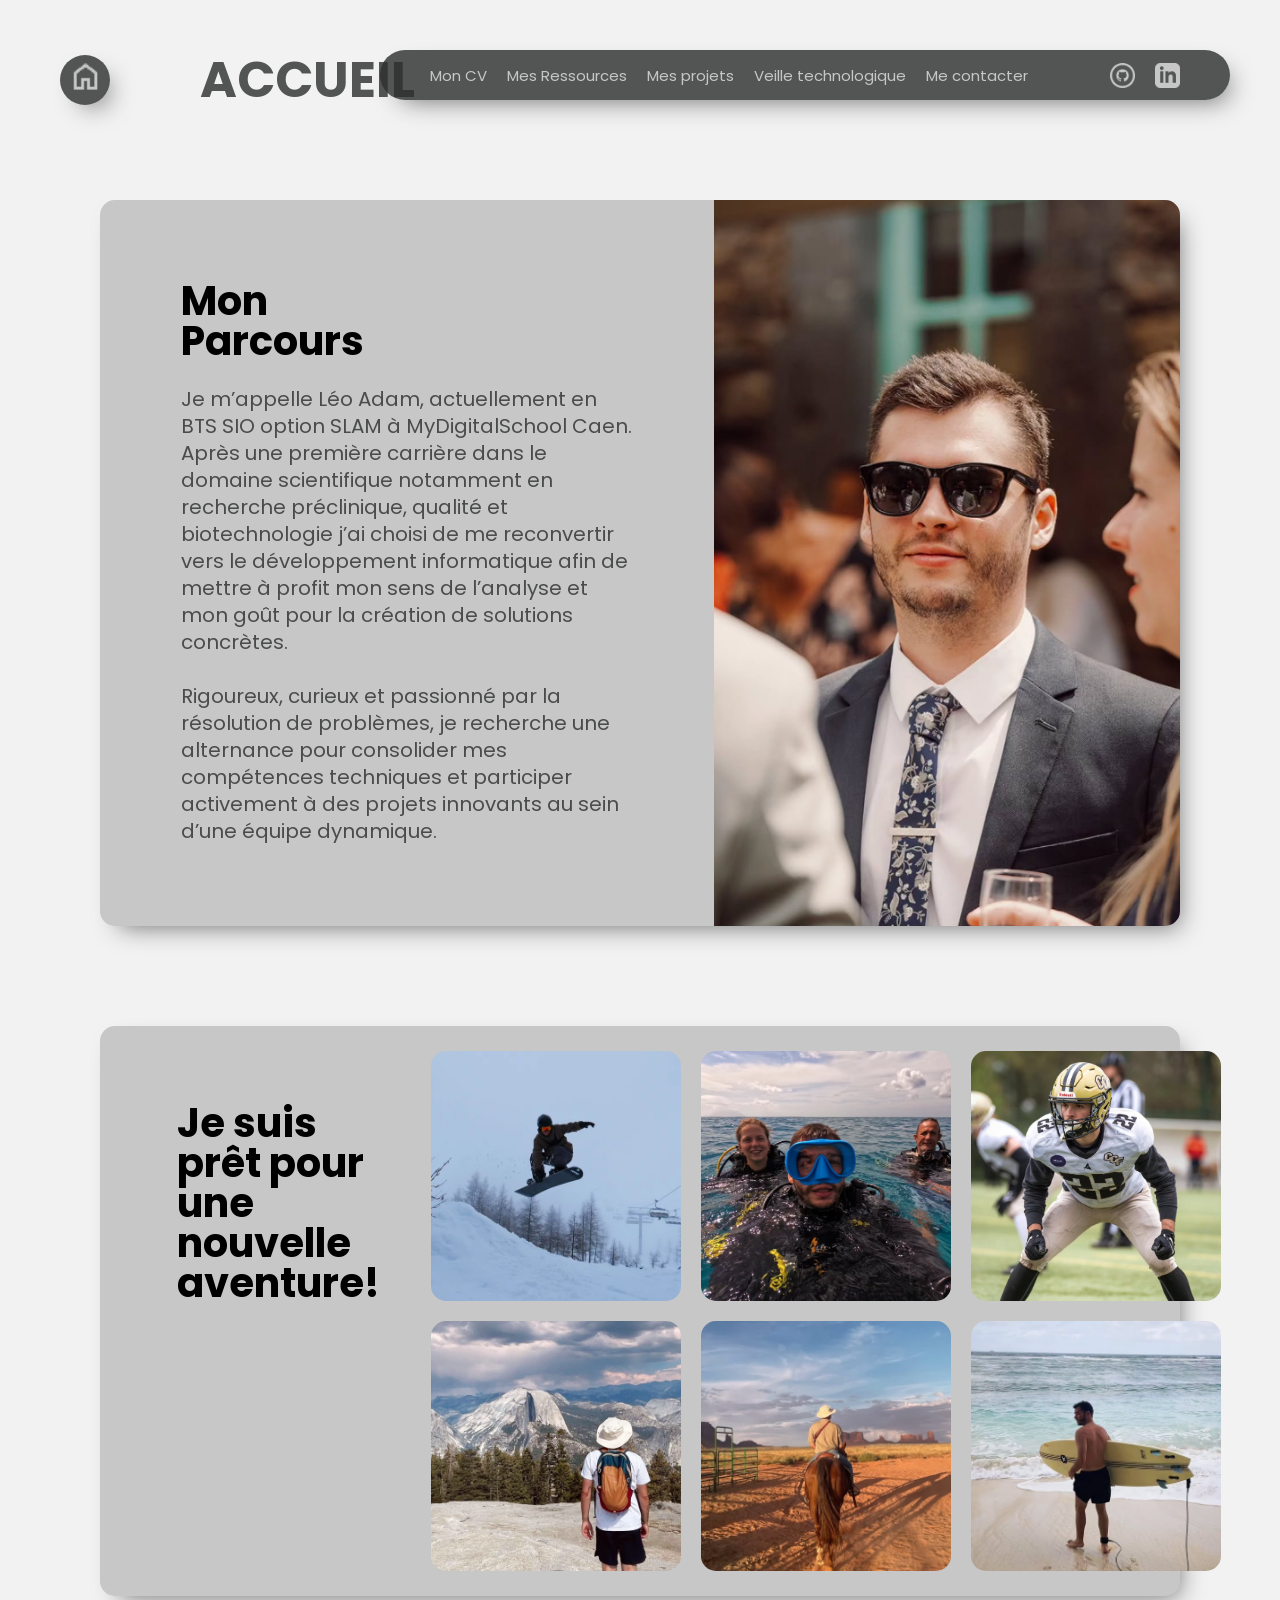
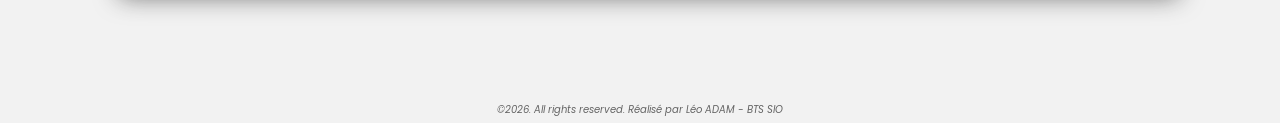
==== index.html @ 5ed34d50 "initial commit" ====
<!DOCTYPE html>
<html lang="en">
<head>
    <meta charset="UTF-8">
    <meta name="viewport" content="width=device-width, initial-scale=1.0">
    <title>Portfolio Léo ADAM</title>

    <link rel="stylesheet" href="/asset/css/header.css">
    <link href="asset/css/main.css" rel="stylesheet">
    <!-- on lie le html a la feuille de style css -->
    <link rel="preconnect" href="https://fonts.googleapis.com">
    <link rel="preconnect" href="https://fonts.gstatic.com" crossorigin>
    <link href="https://fonts.googleapis.com/css2?family=Poppins:ital,wght@0,100;0,200;0,300;0,400;0,500;0,600;0,700;0,800;0,900;1,100;1,200;1,300;1,400;1,500;1,600;1,700;1,800;1,900&display=swap" rel="stylesheet">
        <!-- c'est la fonts poppins -->
</head>

<body>
    <!-- Partie du header -->
    <header>
        <div class="fond-header">
                        <!-- -------fond header au dessus-------- -->
        </div>
        <section class="menu">
                <div class="home-bouton">
                    <a href="/index.html">
                        <span class="icon-home"></span>
                    </a>
                </div>
                <div class="menu-nav">
                    <div class="text-nav">
                        <a href="/mon_cv.html" class="titre-menu">Mon CV</a>
                        <a href="/mes_ressources.html" class="titre-menu">Mes Ressources</a>
                        <a href="/mes_projets.html" class="titre-menu">Mes projets</a>
                        <a href="/veille_technologique.html" class="titre-menu">Veille technologique</a>
                        <a href="/me_contacter.html" class="titre-menu">Me contacter</a>
                        
                    </div>
                    <div class="icon-social" target="_blank">
                        <a href="">
                            <span class="git">
                        </a>
                        <a href="https://www.linkedin.com/in/léo-adam" target="_blank">
                            <span class="linkedin">
                        </a>
                    </div>
                </div>    
        </section>
        <section>
            <div class="titre-page">
                <h1 class="accueil">Accueil</h1>
            </div>
        </section>
    </header>

    
    <!-- Partie du main -->
    <main>
        <section class="presentation">
            <div class="cadre-pres">
                
                    <div class="col-7 pres-texte">
                        <h2>
                            Mon Parcours
                        </h2>
                        <p>
                            Je m’appelle Léo Adam, actuellement en BTS SIO option SLAM à MyDigitalSchool Caen. Après une première carrière dans le domaine scientifique notamment en recherche préclinique, qualité et biotechnologie j’ai choisi de me reconvertir vers le développement informatique afin de mettre à profit mon sens de l’analyse et mon goût pour la création de solutions concrètes. 
                            <br>
                            <br>
                            Rigoureux, curieux et passionné par la résolution de problèmes, je recherche une alternance pour consolider mes compétences techniques et participer activement à des projets innovants au sein d’une équipe dynamique.
                        </p>
                    </div>
                    <div class="moi-1 col-5">
                        <img src="asset/img/moi-1.png">
                    </div>
                
            </div>
        </section>
        <section class="partie-nouvelle-aventure">
            <div class="nouvelle-aventure">
                    <h2>
                        Je suis prêt pour une nouvelle aventure!
                    </h2>
                <div class="photos">
                    <div class="ensemble-photos">
                            <img src="asset/img/moi-2.png" alt="">
                            <img src="asset/img/moi-3.png" alt="">
                            <img src="asset/img/moi-4.png" alt="">
                    </div>
                    <div class="ensemble-photos">
                            <img src="asset/img/moi-5.png" alt="">
                            <img src="asset/img/moi-6.png" alt="">
                            <img src="asset/img/moi-7.png" alt="">                    
                    </div>
                </div>
                <!-- <div class="cadre-lien-cv">
                    <a href="/mon_cv.html" class="lien-cv">Voir mon CV</a>
                </div> -->
            </div>
            
        </section>











    </main>
    <!-- Partie du footer -->
    <footer>
        <section class="contact">

        </section>
        <section class="droit">
            <p class="droit-site">
                <i>©2026. All rights reserved. Réalisé par Léo ADAM - BTS SIO </i>
            </p>
        </section>
    </footer>
<script src="asset/js/main.js"></script>
</body>
---- asset/css/header.css ----
:root{
    /* mettre les couleurs du theme de mon site */
    --white:#fff;
    --black:#000;
    --couleur-principal_sombre:#2d2e2ece;
    --box-s:#2525259f;
    --couleur-secondaire:#A8A8A8;
    --couleur-secondaire_claire:#c7c7c7;
    --gris: rgb(100, 100, 100);
    --fond-site: #F2F2F2;
}

header{
height: 200px;

    .fond-header{
        display: flex;
        position: absolute;
        z-index: -100;
    }

    .menu-nav {
        display: flex;
        position: fixed;
        top: 50px;
        right: 50px;
        width: 850px;
        height: 50px;
        border-radius: 50px;
        background-color: var(--couleur-principal_sombre);
        align-items: center;
        justify-content: end;
        padding: 25px 50px;
        box-shadow: 9px 11px 25px -10px #2525259f;
        z-index: 10;

        &:hover {
            background-color: var(--couleur-secondaire_claire);
            transition: background-color 0.3s ease;
        }

        &:hover .titre-menu {
            color: var(--couleur-principal_sombre);
        }

        &:hover .git{
            background-color: var(--couleur-principal_sombre);
            transition: color 0.5s ease
        }

        &:hover .linkedin{
            background-color: var(--couleur-principal_sombre);
            transition: color 0.5s ease
        }

    }


    .text-nav{
        display: flex;
        width: 100%;
        gap: 20px;
    }

    .titre-menu{
        color: var(--couleur-secondaire_claire);
        gap: 50px;

        &:hover{
            color: var(--white) !important;
        }
    }

    .home-bouton {
        display: flex;
        position: fixed;
        align-items: center;
        justify-content: center;
        z-index: 2;
        left: 60px;
        top: 55px;
        width: 50px;
        height: 50px;
        border-radius: 50px;
        background-color: var(--couleur-principal_sombre);
        box-shadow: 9px 11px 25px -10px #2525259f;

        &:hover{
            background-color: var(--couleur-secondaire_claire);
            transition: background-color 0.3s ease;
        }

        &:hover .icon-home{
            background-color: var(--couleur-principal_sombre);
        }
    }

    .icon-home {
        display: inline-block;
        height: 35px;
        width: 35px;
        background-color: var(--couleur-secondaire_claire);
        -webkit-mask: url('../img/icon-home.png') no-repeat center;
        mask: url('../img/icon-home.png') no-repeat center;
        -webkit-mask-size: contain;
        mask-size: contain;
    }


    .icon-social{
        display: flex;
        position: absolute;
        gap: 20px;
    }

    .linkedin{
        display: block;
        position: relative;
        width: 25px;
        height: 25px;
        background-color: var(--couleur-secondaire_claire);
        -webkit-mask: url('../img/icon-linkedin.png') no-repeat center;
        mask: url('../img/icon-linkedin.png') no-repeat center;
        -webkit-mask-size: contain;
        mask-size: contain;

        &:hover{
            background-color: var(--white) !important;
        }
    }

    .git{
        display: block;
        position: relative;
        width: 25px;
        height: 25px;
        background-color: var(--couleur-secondaire_claire);
        -webkit-mask: url('../img/icon-github.png') no-repeat center;
        mask: url('../img/icon-github.png') no-repeat center;
        -webkit-mask-size: contain;
        mask-size: contain;

        &:hover{
            background-color: var(--white) !important;
        }
    }

    .titre-page{
        display: flex;
        position: relative;
        align-items: center;
        height: 100px;
        top: 30px;
        padding-left: 200px;
        text-transform: uppercase;
        color: var(--couleur-principal_sombre);
        z-index: -2;
    }

    .accueil{
        font-size: 50px;
    }
}
---- asset/css/main.css ----
@import url('icons.css');

*,::after,::before{
    padding: 0;
    margin: 0;
    box-sizing: border-box;
}

:root{
    /* mettre les couleurs du theme de mon site */
    --white:#fff;
    --black:#000;
    --couleur-principal_sombre:#2d2e2ece;
    --box-s:#2525259f;
    --couleur-secondaire:#A8A8A8;
    --couleur-secondaire_claire:#c7c7c7;
    --gris: rgb(100, 100, 100);
    --fond-site: #F2F2F2;


    /* C'est pour la taille du texte (plus simple pour les calculs rem) */
    --base-px:10px;
    --grid-gap:2rem;
    --transition_time: 0.5s;
}

html{
    font-size: var(--base-px);
}

body{
    /* il faut trouver une fonts et les tailles */
    font-family: 'poppins', sans-serif;
    font-size: 1.5rem;
    line-height: 2.7rem;
    font-weight: 400;
    background: var(--fond-site);
}

a{
    /* on enleve les traits sous les liens */
    text-decoration: none;
}

img,
video{
    width: 100%;
    height: 100%;
}

.poppins{
    font-family: "poppins", serif;
    font-optical-sizing: auto;
    font-weight: 600;
    font-style: normal;
}


/* Pour le cadrillage de la page */
.row{
    display: grid;
    grid-template-columns: repeat(12, 1fr);
    gap:var(--grid-gap);
    
}

.col-1{
    grid-column: span 1;
}

.col-2{
    grid-column: span 2;
}

.col-3{
    grid-column: span 3;
}

.col-4{
    grid-column: span 4;
}

.col-5{
    grid-column: span 5;
}

.col-6{
    grid-column: span 6;
}

.col-7{
    grid-column: span 7;
}

.col-8{
    grid-column: span 8;
}

.col-9{
    grid-column: span 9;
}

.col-10{
    grid-column: span 10;
}

.col-11{
    grid-column: span 11;
}

.col-12{
    grid-column: span 12;
}


/* PARTIE HEADER: */

/* Le header est dans le header.css */





/* PARTIE MAIN: */

main{
overflow-x: hidden;

    h1,
    h2{
        color: var(--black);
    }



    .presentation{
        display: flex;
    }

    .cadre-pres{
        display: flex;
        position: relative;
        background-color: var(--couleur-secondaire_claire);
        border-radius:  15px;
        margin-inline: 100px;
        box-shadow: 9px 11px 25px -10px #2525259f;
        overflow: hidden;
        width: 1200px;
        

        .pres-texte{
            position: relative;
            align-items: center;
            color: var(--bleu);
            font-size: 2rem;
            padding: 7.5%;
            width: 750px;
            

            h2{
                display: flex;
                font-size: 4rem;
                position: relative;
                justify-content: center;
                width: 250px;
                line-height: 4rem;
                margin-bottom: 25px;
            }

            p{
                align-self: flex-start;
                color: var(--couleur-principal_sombre);
            }
        }

        .moi-1{
            height: 100%;
        
            img{
                
                align-self: stretch;
                object-fit: cover;
            }
        }
        
    }



    .partie-nouvelle-aventure{
        display: flex;
        position: relative;
        justify-content: end;

    }

    .nouvelle-aventure{
        display: flex;
        position: relative;
        width: 1200px;
        background-color: var(--couleur-secondaire_claire);
        border-radius: 15px;
        margin: 100px;
        padding: 25px;
        box-shadow: 9px 11px 25px -10px #2525259f;
        
    
        h2{
            display: flex;
            font-size: 4rem;
            position: relative;            
            line-height: 4rem;
            padding: 5%;
            align-self: flex-start;
        }
    

        .photos{
            display: flex;
            flex-direction: column;
            gap: 2rem;
        }
        .ensemble-photos{
            display: flex;
            gap: 2rem;

        


            img{
                width: 250px;
                height: 250px;
                border-radius: 15px;
                object-fit:cover;
            }
        }
    }

    .cadre-lien-cv{
    display: flex;
    position: relative;
    width: 150px;
    height: 40px;
    margin: 50px auto 25px;
    justify-content: center;
    align-items: center;
    background-color: var(--couleur-principal_sombre);
    border-radius: 35px;
    box-shadow: 9px 11px 25px -10px #2525259f;

        &:hover{
            background-color: var(--couleur-secondaire);
            }

        &:hover .lien-cv{
            color: var(--couleur-principal_sombre);
            }
    }

    .lien-cv{
            color: var(--couleur-secondaire_claire);
        }

}



/* PARTIE FOOTER: */

footer{

    .droit-site{
        display: block;
        position:  relative;
        color: var(--gris);
        text-align: center;
        font-size: 1rem;
    }

}
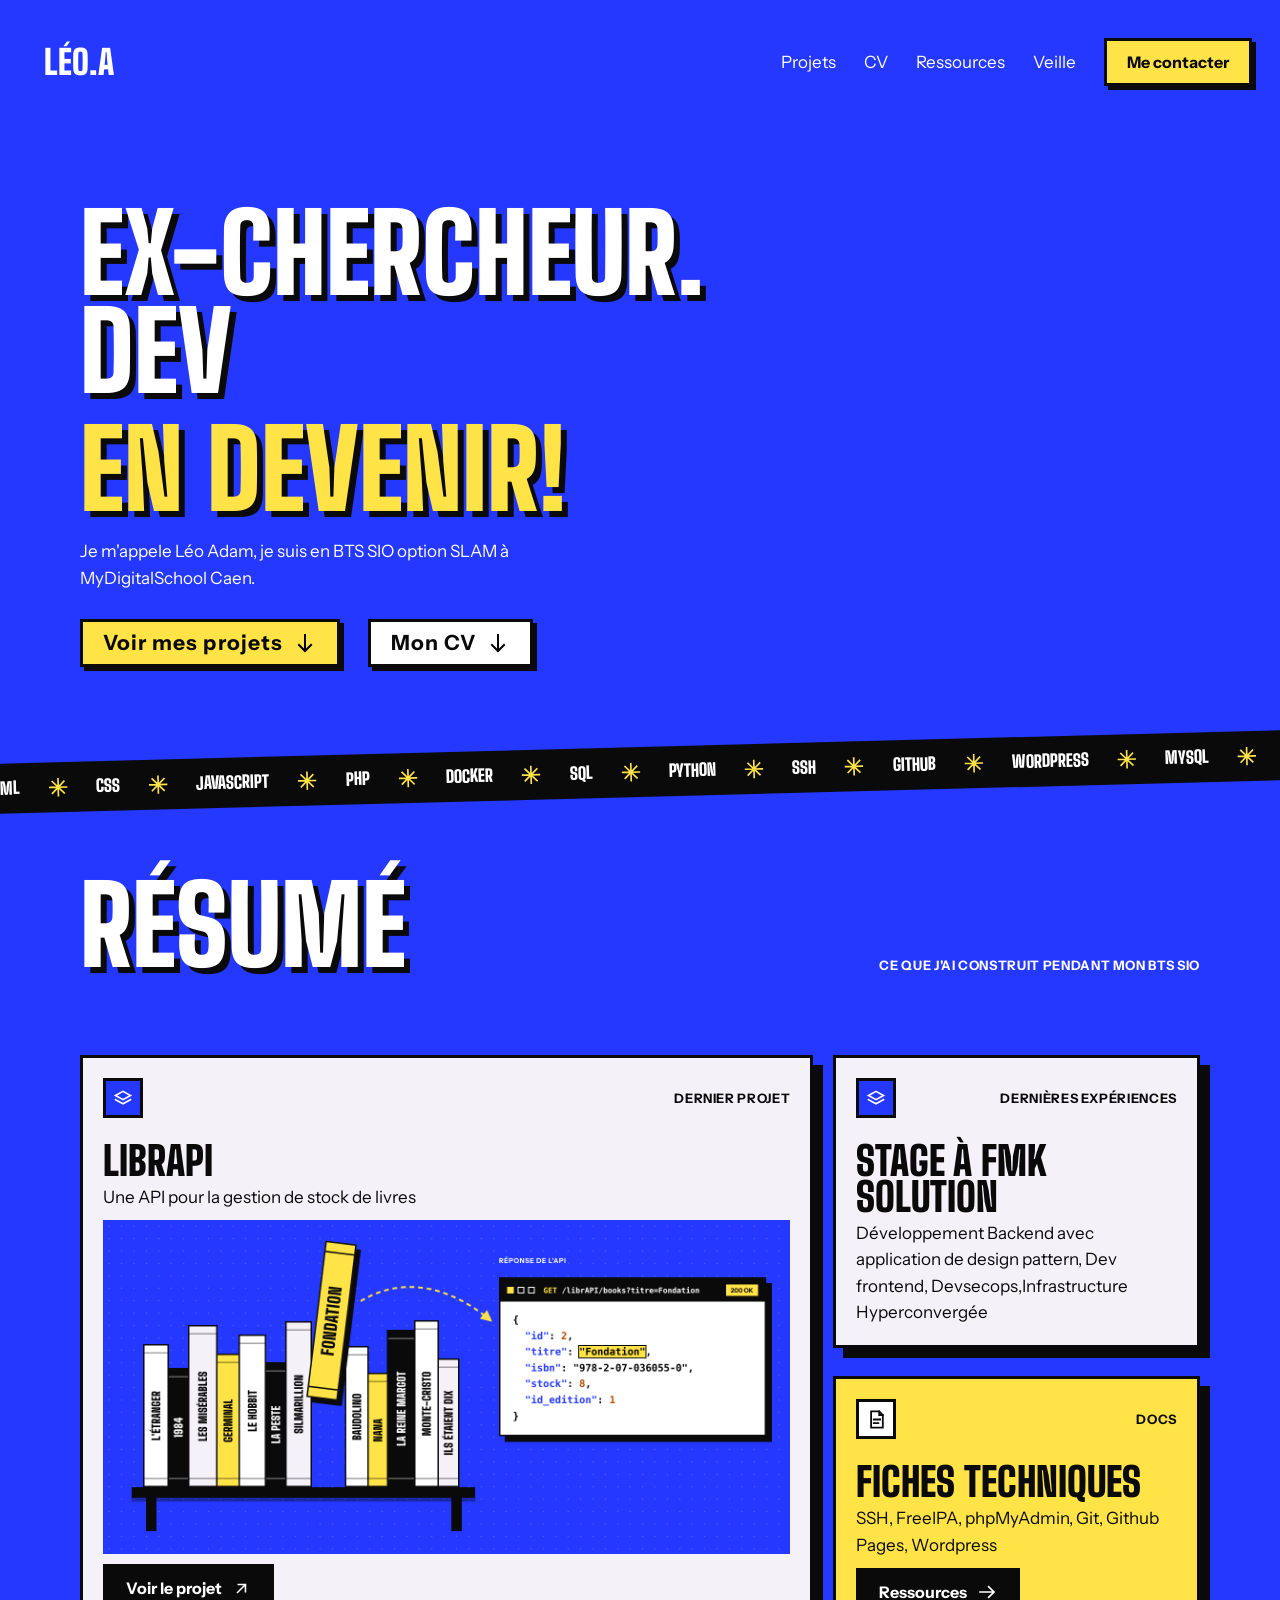
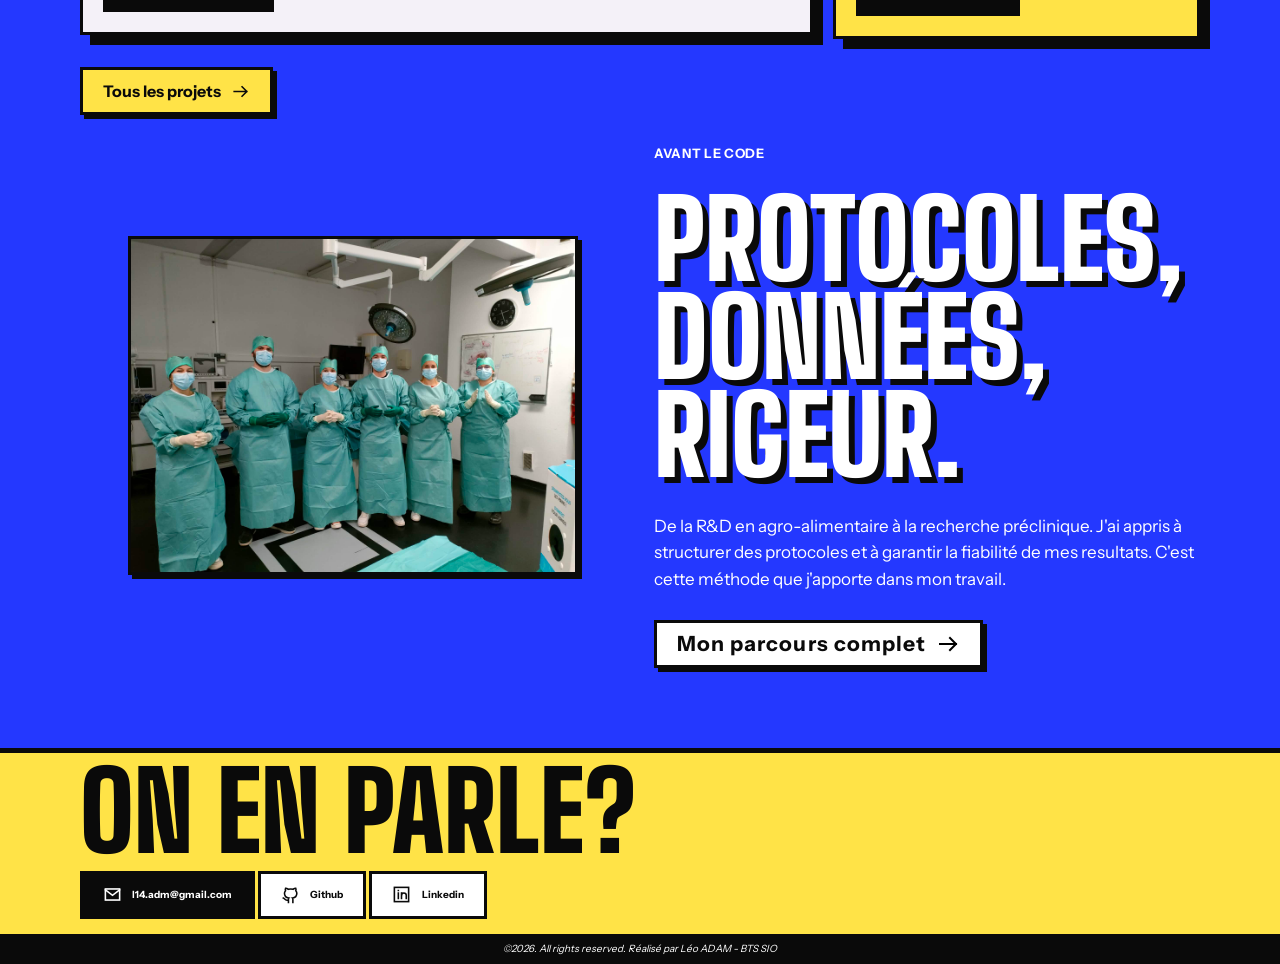
==== commit 7a30e8ea: "1er commit" ====
--- a/index.html
+++ b/index.html
@@ -1,125 +1,315 @@
-<!DOCTYPE html>
-<html lang="en">
-<head>
-    <meta charset="UTF-8">
-    <meta name="viewport" content="width=device-width, initial-scale=1.0">
-    <title>Portfolio Léo ADAM</title>
-
-    <link rel="stylesheet" href="/asset/css/header.css">
-    <link href="asset/css/main.css" rel="stylesheet">
-    <!-- on lie le html a la feuille de style css -->
-    <link rel="preconnect" href="https://fonts.googleapis.com">
-    <link rel="preconnect" href="https://fonts.gstatic.com" crossorigin>
-    <link href="https://fonts.googleapis.com/css2?family=Poppins:ital,wght@0,100;0,200;0,300;0,400;0,500;0,600;0,700;0,800;0,900;1,100;1,200;1,300;1,400;1,500;1,600;1,700;1,800;1,900&display=swap" rel="stylesheet">
-        <!-- c'est la fonts poppins -->
-</head>
-
-<body>
-    <!-- Partie du header -->
-    <header>
-        <div class="fond-header">
-                        <!-- -------fond header au dessus-------- -->
-        </div>
-        <section class="menu">
-                <div class="home-bouton">
-                    <a href="/index.html">
-                        <span class="icon-home"></span>
-                    </a>
-                </div>
-                <div class="menu-nav">
-                    <div class="text-nav">
-                        <a href="/mon_cv.html" class="titre-menu">Mon CV</a>
-                        <a href="/mes_ressources.html" class="titre-menu">Mes Ressources</a>
-                        <a href="/mes_projets.html" class="titre-menu">Mes projets</a>
-                        <a href="/veille_technologique.html" class="titre-menu">Veille technologique</a>
-                        <a href="/me_contacter.html" class="titre-menu">Me contacter</a>
-                        
-                    </div>
-                    <div class="icon-social" target="_blank">
-                        <a href="">
-                            <span class="git">
-                        </a>
-                        <a href="https://www.linkedin.com/in/léo-adam" target="_blank">
-                            <span class="linkedin">
-                        </a>
-                    </div>
-                </div>    
-        </section>
-        <section>
-            <div class="titre-page">
-                <h1 class="accueil">Accueil</h1>
-            </div>
-        </section>
-    </header>
-
-    
-    <!-- Partie du main -->
-    <main>
-        <section class="presentation">
-            <div class="cadre-pres">
-                
-                    <div class="col-7 pres-texte">
-                        <h2>
-                            Mon Parcours
-                        </h2>
-                        <p>
-                            Je m’appelle Léo Adam, actuellement en BTS SIO option SLAM à MyDigitalSchool Caen. Après une première carrière dans le domaine scientifique notamment en recherche préclinique, qualité et biotechnologie j’ai choisi de me reconvertir vers le développement informatique afin de mettre à profit mon sens de l’analyse et mon goût pour la création de solutions concrètes. 
-                            <br>
-                            <br>
-                            Rigoureux, curieux et passionné par la résolution de problèmes, je recherche une alternance pour consolider mes compétences techniques et participer activement à des projets innovants au sein d’une équipe dynamique.
-                        </p>
-                    </div>
-                    <div class="moi-1 col-5">
-                        <img src="asset/img/moi-1.png">
-                    </div>
-                
-            </div>
-        </section>
-        <section class="partie-nouvelle-aventure">
-            <div class="nouvelle-aventure">
-                    <h2>
-                        Je suis prêt pour une nouvelle aventure!
-                    </h2>
-                <div class="photos">
-                    <div class="ensemble-photos">
-                            <img src="asset/img/moi-2.png" alt="">
-                            <img src="asset/img/moi-3.png" alt="">
-                            <img src="asset/img/moi-4.png" alt="">
-                    </div>
-                    <div class="ensemble-photos">
-                            <img src="asset/img/moi-5.png" alt="">
-                            <img src="asset/img/moi-6.png" alt="">
-                            <img src="asset/img/moi-7.png" alt="">                    
-                    </div>
-                </div>
-                <!-- <div class="cadre-lien-cv">
-                    <a href="/mon_cv.html" class="lien-cv">Voir mon CV</a>
-                </div> -->
-            </div>
-            
-        </section>
-
-
-
-
-
-
-
-
-
-
-
-    </main>
-    <!-- Partie du footer -->
-    <footer>
-        <section class="contact">
-
-        </section>
-        <section class="droit">
-            <p class="droit-site">
-                <i>©2026. All rights reserved. Réalisé par Léo ADAM - BTS SIO </i>
-            </p>
-        </section>
-    </footer>
-<script src="asset/js/main.js"></script>
+<!DOCTYPE html>
+<html lang="fr">
+<head>
+    <meta charset="UTF-8">
+    <meta name="viewport" content="width=device-width, initial-scale=1">
+    <title>Portfolio - Léo Adam</title>
+    <meta name="description" content="Page d'accueil du portfolio">
+
+    <!-- Polices utilisées -->
+    <link rel="preload" href="assets/fonts/big-shoulders-display-900.woff2" as="font" type="font/woff2" crossorigin>
+    <link rel="preload" href="assets/fonts/instrument-sans-400.woff2" as="font" type="font/woff2" crossorigin>
+
+    <!-- CSS, ne pas changer l'ordre -->
+    <link rel="stylesheet" href="assets/css/variables.css">
+    <link rel="stylesheet" href="assets/css/base.css">
+    <link rel="stylesheet" href="assets/css/layout.css">
+    <link rel="stylesheet" href="assets/css/components.css">
+    <link rel="stylesheet" href="assets/css/pages.css">
+
+    <!-- JS avec defer -->
+    <script src="assets/js/main.js" defer></script>
+
+    <link rel="icon" href="assets/img/favicon.svg" type="image/svg+xml">
+</head>
+
+<body>
+    <header>
+        
+        <a href="index.html" class="logo">LÉO.A</a>
+
+        <button class="burger btn btn--sun" aria-expanded="false" aria-controls="menu" aria-label="Ouvrir le menu"> 
+            <img src="assets/icons/menu.svg" class="burger__open" alt=""> 
+            <img src="assets/icons/close.svg" class="burger__close" alt="">
+        </button>
+
+        <nav id="menu" class="nav" aria-label="Navigation principale">
+            <ul class="nav__list">
+                <li><a href="pages/projets.html">Projets</a></li>
+                <li><a href="pages/cv.html">CV</a></li>
+                <li><a href="pages/ressources.html">Ressources</a></li>
+                <li><a href="pages/veille.html">Veille</a></li>
+                <li><a href="pages/contact.html" class="btn btn--sun">Me contacter</a></li>
+            </ul>
+
+            <div class="nav__extra">
+                <a class="btn btn--ink" href="https://www.linkedin.com/in/léo-adam" aria-label="LinkedIn" target="_blank">
+                    <span class="icone icone--linkedin"></span>
+                </a>
+                <a class="btn btn--ink" href="https://github.com/duckzla" aria-label="Github" target="_blank">
+                    <span class="icone icone--github"></span>
+                </a>
+            </div>
+        </nav>
+
+    </header>
+    <main>
+        <section class="entete">
+            <h2 class="titre_sh_ink">
+                ex-chercheur. <br> dev
+            </h2>
+            <h2 class="h2--sun titre_sh_ink">
+                en devenir!
+            </h2>
+            <p class="presentation"> Je m'appele Léo Adam, je suis en BTS SIO option SLAM à MyDigitalSchool Caen.</p>
+        </section>
+        <section class="redirection">
+            <div class="btn btn--sun div_link cv_dl">
+                <p class="text_gras">
+                    Voir mes projets
+                </p>
+                <img src="assets/icons/arrow-down.svg" alt="icone redirection">
+                <a href="pages/projets.html" class="_link"></a>
+            </div>
+            <div class="btn btn--neutre div_link cv_dl">
+                <p class="text_gras">
+                    Mon CV
+                </p>
+                <img src="assets/icons/arrow-down.svg" alt="icone redirection">
+                <a href="pages/cv.html" class="_link"></a>
+            </div>
+        </section>
+        <section class="bandeau-wrap">
+            <div class="bandeau">
+                <div class="bandeau-piste">
+                    <div class="bandeau-groupe">
+                        <span class="star icone icone--star"></span>
+                        <span>HTML</span>
+                        <span class="star icone icone--star"></span>
+                        <span>CSS</span>
+                        <span class="star icone icone--star"></span>
+                        <span>javascript</span>
+                        <span class="star icone icone--star"></span>
+                        <span>php</span>
+                        <span class="star icone icone--star"></span>
+                        <span>docker</span>
+                        <span class="star icone icone--star"></span>
+                        <span>sql</span>
+                        <span class="star icone icone--star"></span>
+                        <span>python</span>
+                        <span class="star icone icone--star"></span>
+                        <span>ssh</span>
+                        <span class="star icone icone--star"></span>
+                        <span>github</span>
+                        <span class="star icone icone--star"></span>
+                        <span>wordpress</span>
+                        <span class="star icone icone--star"></span>
+                        <span>mysql</span>
+                        <span class="star icone icone--star"></span>
+                        <span>HTML</span>
+                        <span class="star icone icone--star"></span>
+                        <span>CSS</span>
+                        <span class="star icone icone--star"></span>
+                        <span>javascript</span>
+                        <span class="star icone icone--star"></span>
+                        <span>php</span>
+                        <span class="star icone icone--star"></span>
+                        <span>docker</span>
+                        <span class="star icone icone--star"></span>
+                        <span>sql</span>
+                        <span class="star icone icone--star"></span>
+                        <span>python</span>
+                        <span class="star icone icone--star"></span>
+                        <span>ssh</span>
+                        <span class="star icone icone--star"></span>
+                        <span>github</span>
+                        <span class="star icone icone--star"></span>
+                        <span>wordpress</span>
+                        <span class="star icone icone--star"></span>
+                        <span>mysql</span>
+                    </div>
+                    <div class="bandeau-groupe">
+                        <span class="star icone icone--star"></span>
+                        <span>HTML</span>
+                        <span class="star icone icone--star"></span>
+                        <span>CSS</span>
+                        <span class="star icone icone--star"></span>
+                        <span>javascript</span>
+                        <span class="star icone icone--star"></span>
+                        <span>php</span>
+                        <span class="star icone icone--star"></span>
+                        <span>docker</span>
+                        <span class="star icone icone--star"></span>
+                        <span>sql</span>
+                        <span class="star icone icone--star"></span>
+                        <span>python</span>
+                        <span class="star icone icone--star"></span>
+                        <span>ssh</span>
+                        <span class="star icone icone--star"></span>
+                        <span>github</span>
+                        <span class="star icone icone--star"></span>
+                        <span>wordpress</span>
+                        <span class="star icone icone--star"></span>
+                        <span>mysql</span>
+                        <span class="star icone icone--star"></span>
+                        <span>HTML</span>
+                        <span class="star icone icone--star"></span>
+                        <span>CSS</span>
+                        <span class="star icone icone--star"></span>
+                        <span>javascript</span>
+                        <span class="star icone icone--star"></span>
+                        <span>php</span>
+                        <span class="star icone icone--star"></span>
+                        <span>docker</span>
+                        <span class="star icone icone--star"></span>
+                        <span>sql</span>
+                        <span class="star icone icone--star"></span>
+                        <span>python</span>
+                        <span class="star icone icone--star"></span>
+                        <span>ssh</span>
+                        <span class="star icone icone--star"></span>
+                        <span>github</span>
+                        <span class="star icone icone--star"></span>
+                        <span>wordpress</span>
+                        <span class="star icone icone--star"></span>
+                        <span>mysql</span>
+                    </div>                      
+                </div>
+            </div>
+        </section>
+        <section>
+            <div class="proj_pres">
+                <h2 class="titre_sh_ink">Résumé</h2>
+                <p  class="label">Ce que j'ai construit pendant mon BTS SIO</p>
+            </div>
+            <div class="projets_resum">
+                <div class="pres_big">
+                    <div class="pres_proj card card__media">
+                        <!-- entete de la carte -->
+                        <div class="card__top">
+                            <div class="blue-b icon-box">
+                                <span class="icone icone--layers "></span>
+                            </div>
+                            <p class="label">Dernier Projet</p>
+                        </div>
+                        <div class="content-date">
+                            <h3>LibrAPI</h3>
+                            <p>Une API pour la gestion de stock de livres</p>
+                        </div>
+                        <img src="assets/img/librapi.png" alt="illustration du projet">
+                        <div class="btn btn--ink div_link">
+                            <p>
+                                Voir le projet
+                            </p>
+                            <span class="icone icone--arrow-up-r"></span>
+                            <a class="_link" href="pages/articles/librapi.html"></a>
+                        </div>
+                    </div>
+                </div>
+                <div class="pres_small">
+                        <!-- carte petite présentation -->
+                    <div class="pres_proj card card__media">
+                        <!-- entete de la carte -->
+                        <div class="card__top">
+                            <div class="blue-b icon-box">
+                                <span class="icone icone--layers "></span>
+                            </div>
+                            <p class="label">dernières expériences</p>
+                        </div>
+                        <div class="content-date">
+                            <h3>Stage à FMK Solution</h3>
+                            <p> Développement Backend avec application de design pattern, Dev frontend, Devsecops,Infrastructure Hyperconvergée</p>
+                        </div>                        
+                    </div>
+                    <!-- carte fiches techniques -->
+                    <div class="pres_proj card card--sun ">
+                        <!-- entete de la carte -->
+                        <div class="card__top">
+                            <div class="blue-b icon-box">
+                                <span class="icone icone--file "></span>
+                            </div>
+                            <p class="label">Docs</p>
+                        </div>
+                        <div class="content-date">
+                            <h3>Fiches Techniques</h3>
+                            <p>SSH, FreeIPA, phpMyAdmin, Git, Github Pages, Wordpress</p>
+                        </div>
+                        <div class="btn btn--ink div_link">
+                            <p>
+                                Ressources
+                            </p>
+                            <span class="icone icone--arrow-r"></span>
+                            <a class="_link" href="pages/ressources.html" aria-label="lien ressources"></a>
+                        </div>
+                    </div>
+                </div>
+            </div>
+            <div class="tous_proj btn btn--sun div_link">
+                <p>Tous les projets</p>
+                <span class="icone icone--arrow-r"></span>
+                <a href="pages/projets.html" class="_link"></a>
+            </div>
+        </section>
+        <section class="before_info">
+            <div class="cadre_photo_chir">
+                <img class="photo_chir" src="assets/img/labo.jpg" alt="">
+            </div>
+            <div class="pres_before">
+                <p class="label">Avant le code</p>
+                <h2 class="titre_sh_ink">Protocoles,<br>données,<br>rigeur.</h2>
+                <p>
+                    De la R&D en agro-alimentaire à la recherche préclinique. J'ai appris à structurer des protocoles et à garantir la fiabilité de mes resultats. C'est cette méthode que j'apporte dans mon travail.
+                </p>
+                <div class="btn btn--neutre div_link cv_dl">
+                    <p class="text_gras">
+                        Mon parcours complet
+                    </p>
+                    <img src="assets/icons/arrow-right.svg" alt="icone redirection">
+                    <a href="pages/cv.html" class="_link"></a>
+                </div>
+            </div>
+            
+        </section>
+
+
+
+
+    </main>
+    <footer>
+        <div class="footer_big">
+            <div class="separator">
+            </div>
+            <div class="footer_content">
+                <h2>
+                    on en parle?
+                </h2>
+                <div>
+                    <div class="btn btn--ink">
+                        <span class="icone icone--mail" aria-hidden="true" ></span>
+                        <p>
+                            l14.adm@gmail.com
+                        </p>
+                    </div>
+                    <div class="btn div_link">
+                        <span class="icone icone--github">
+                        </span>
+                        <p>
+                            Github
+                        </p>
+                        <a class="_link" href="https://github.com/duckzla" target="_blank" aria-label="Github"></a>
+                    </div>
+                    <div class="btn div_link">
+                        <span class="icone icone--linkedin" aria-hidden="true"></span>
+                        <p>
+                            Linkedin
+                        </p>
+                        <a class="_link" href="https://www.linkedin.com/in/léo-adam" target="_blank" aria-label="LinkedIn"></a>
+                    </div>
+                </div>
+            </div>
+            <div class="legale">
+                <p><i>©2026. All rights reserved. Réalisé par Léo ADAM - BTS SIO</i></p>
+            </div>
+        </div>
+    </footer>
 </body>
--- a/assets/css/variables.css
+++ b/assets/css/variables.css
@@ -0,0 +1,60 @@
+/* =========================================================
+    variables.css : DA « Cobalt »
+    Seules les valeurs réutilisées à plusieurs endroits.
+
+    Sommaire
+    1. Couleurs
+    2. Polices
+    3. Tailles de texte
+    4. Bordures et ombres
+    5. Mise en page
+    6. Responsive
+   ========================================================= */
+
+:root {
+    /* ---------- 1. Couleurs ---------- */
+    --cobalt: #2438FF;
+    --sun:    #FFE347;
+    --ink:    #0A0A0A;
+    --paper:  #FFFFFF;
+    --mist:   #F4F1F8;
+
+    /* ---------- 2. Polices ---------- */
+    --font-display: "Big Shoulders Display", "Arial Narrow", sans-serif;
+    --font-body:    "Instrument Sans", system-ui, sans-serif;
+
+    /* ---------- 3. Tailles de texte ---------- */
+    --fs-h1:    clamp(68px, 11vw, 168px);  /* titre de page */
+    --fs-h2:    clamp(56px, 8.5vw, 124px); /* titre de section */
+    --fs-h3:    40px;                      /* titre de carte */
+    --fs-lead:  21px;                      /* texte d'intro */
+    --fs-body:  17px;                      /* texte courant */
+    --fs-label: 13px;                      /* labels, tags */
+
+    /* ---------- 4. Bordures et ombres ---------- */
+    --border:         3px solid var(--ink);
+    --shadow:         10px 10px 0 var(--ink);
+    --shadow--sun:    10px 10px 0 var(--sun);
+    --shadow-sm:      4px 4px 0 var(--ink);
+
+    /* ---------- 5. Mise en page ---------- */
+    --gutter:  80px;   /* marges gauche/droite*/
+    --section: 96px;   /* espace haut/bas des sections */
+    --gap:     28px;   /* espace entre cartes, laisse la place aux ombres */
+    --margin:  50px;   /* margin titre */
+}
+
+
+/* =========================================================
+    6. Responsive
+   ========================================================= */
+
+/* ---------- Mobile (≤ 720px) ---------- */
+@media (max-width: 720px) {
+    :root {
+        --gutter:  20px;
+        --section: 64px;
+        --fs-h3:   34px;
+        --fs-lead: 18px;
+    }
+}
--- a/assets/css/base.css
+++ b/assets/css/base.css
@@ -0,0 +1,103 @@
+/* =========================================================
+    base.css
+    Polices, reset, style des balises, accessibilité.
+    Pas de composants ici.
+
+    Sommaire
+    1. Polices
+    2. Reset
+    3. Page
+    4. Titres
+    5. Éléments
+   ========================================================= */
+
+
+/* ---------- 1. Polices ---------- */
+@font-face {
+    font-family: "Big Shoulders Display";
+    src: url("../fonts/big-shoulders-display-700.woff2") format("woff2");
+    font-weight: 700;
+    font-display: swap;
+}
+@font-face {
+    font-family: "Big Shoulders Display";
+    src: url("../fonts/big-shoulders-display-900.woff2") format("woff2");
+    font-weight: 900;
+    font-display: swap;
+}
+@font-face {
+    font-family: "Instrument Sans";
+    src: url("../fonts/instrument-sans-400.woff2") format("woff2");
+    font-weight: 400;
+    font-display: swap;
+}
+@font-face {
+    font-family: "Instrument Sans";
+    src: url("../fonts/instrument-sans-500.woff2") format("woff2");
+    font-weight: 500;
+    font-display: swap;
+}
+@font-face {
+    font-family: "Instrument Sans";
+    src: url("../fonts/instrument-sans-600.woff2") format("woff2");
+    font-weight: 600;
+    font-display: swap;
+}
+@font-face {
+    font-family: "Instrument Sans";
+    src: url("../fonts/instrument-sans-700.woff2") format("woff2");
+    font-weight: 700;
+    font-display: swap;
+}
+
+
+/* ---------- 2. Reset ---------- */
+* {
+    box-sizing: border-box;
+    margin: 0;
+    padding: 0;
+}
+
+
+/* ---------- 3. Page ---------- */
+html {
+    scroll-behavior: smooth;
+}
+
+main {
+    flex: 1;
+    margin: var(--gutter);
+}
+
+body {
+    display: flex;
+    flex-direction: column;
+    min-height: 100dvh;
+    background: var(--cobalt);
+    color: var(--paper);
+    font-family: var(--font-body);
+    font-size: var(--fs-body);
+    line-height: 1.55;
+    overflow-x: clip;
+}
+
+
+/* ---------- 4. Titres ---------- */
+h1, h2, h3 {
+    font-family: var(--font-display);
+    font-weight: 900;
+    text-transform: uppercase;
+    line-height: 0.9;
+}
+
+h1 { font-size: var(--fs-h1); }
+h2 { font-size: var(--fs-h2); }
+h3 { font-size: var(--fs-h3); }
+
+
+/* ---------- 5. Éléments ---------- */
+p   { padding: 0;}
+a   { color: inherit; text-decoration: none; }
+img { display: block; max-width: 100%; height: auto; }
+ul  { list-style: none; }
+code { background-color: gainsboro; border-radius: 5px;padding: 2px;opacity: 0.8;}
--- a/assets/css/layout.css
+++ b/assets/css/layout.css
@@ -0,0 +1,215 @@
+/* =========================================================
+    layout.css : la charpente commune
+    header, titres avec ombre, footer
+
+    Sommaire
+    1. Header
+    2. Titres avec ombre
+    3. Footer
+    4. Responsive
+   ========================================================= */
+
+
+/* ---------- 1. Header ---------- */
+
+/* on met  header et .burger car c'est plus fort que juste .burger, et ça evite le conflit. on a donc bien le none. */
+header {
+    display: flex;
+    justify-content: space-between;
+    padding: var(--gap);
+
+    .logo {
+    position: relative;
+    font-family: var(--font-display);
+    font-weight: 900;
+    font-size: 34px;
+    padding: 0.5rem 1rem;
+    }
+
+    .nav {
+        display: flex;
+    }
+
+    .nav__list {
+        display: flex;
+        align-items: center;
+        gap: var(--gap);
+
+        li:hover {
+            color: var(--sun);
+        }
+    }
+
+    .burger {
+        display: none;
+    }
+
+    .burger__close {
+        display: none;
+    }
+
+    .nav__extra {
+        display: none;
+    }
+
+    &.is-open .burger__open {
+        display: none;
+    }
+
+    &.is-open .burger__close {
+        display: block;
+    }
+}
+
+
+/* ---------- 2. Titres avec ombre ---------- */
+
+.titre_sh_ink {
+    text-shadow: 6px 6px 0 var(--ink);
+}
+
+.titre_sh_sun {
+    text-shadow: 6px 6px 0 var(--sun);
+}
+
+
+/* ---------- 3. Footer ---------- */
+
+footer {
+    display: block;
+    background-color: var(--sun);
+
+    h2{
+        color: var(--ink);
+    }
+
+    p{
+        font-size: 10px;
+    }
+
+    .btn {
+        margin-bottom: 5px;
+    }
+
+    .footer_big {
+        display: flex;
+        flex-direction: column;
+        gap: 10px;
+    }
+
+    .separator {
+        height: 5px;
+        width: 100%;
+        background-color: var(--ink);
+    }
+
+    .footer_content {
+        display: flex;
+        flex-direction: column;
+        margin-inline: var(--gutter);
+        gap: 10px;
+    }
+
+    .legale {
+        display: flex;
+        background-color: var(--ink);
+        color: var(--paper);
+        height: 30px;
+        align-items: center;
+        justify-content: center;
+    }
+}
+
+
+/* =========================================================
+    4. Responsive
+   ========================================================= */
+
+/* ---------- Mobile (≤ 720px) ---------- */
+@media (max-width: 720px) {
+
+    /* --- Header et menu burger --- */
+    header {
+        .logo {
+            z-index: 20;
+        }
+
+        .burger {
+            display: inline-flex;
+            position: relative;
+            z-index: 20;
+        }
+
+        /* --- menu FERMÉ (par défaut) --- */
+        .nav {
+            display: none;
+        }
+
+        /* --- menu OUVERT --- */
+        &.is-open .nav {
+            display: block;
+            position: fixed;
+            inset: 0;
+            background-color: var(--ink);
+            padding: 140px var(--gutter) 28px;
+            overflow-y: auto;
+            z-index: 10;
+        }
+
+        &.is-open .nav__list {
+            flex-direction: column;
+            align-items: stretch;
+            gap: 0;
+            counter-reset: menu;
+        }
+
+        &.is-open .nav__list li{
+                border-top: 2px solid var(--paper);
+            }
+
+        &.is-open .nav a:not(.btn) {
+            display: flex;
+            align-items: baseline;
+            gap: 16px;
+            padding: 14px 0;
+            font-family: var(--font-display);
+            font-size: var(--fs-h3);
+            font-weight: 900;
+            text-transform: uppercase;
+            line-height: 1;
+        }
+
+        &.is-open .nav a:not(.btn)::before {
+            counter-increment: menu;
+            content: "0" counter(menu); width: 24px;
+            font-family: var(--font-body);
+            font-size: var(--fs-label);
+            font-weight: 700;
+            color: #9a9a9a;
+        }
+
+        &.is-open .nav__list li:nth-last-child(2){
+            border-bottom: 2px solid var(--paper);
+        }
+
+        &.is-open .nav__list li:last-child{
+            margin-top: var(--gap);
+            border-top: none;
+        }
+
+        &.is-open .nav__extra {
+            display: flex;
+            justify-content: center;
+            align-items: center;
+            margin-top: 20px;
+            gap: 25%;
+        }
+    }
+
+    /* --- Contenu masqué quand le menu est ouvert --- */
+    main{
+        &.menu-is-open   {
+            display: none;
+        }
+    }
+}
--- a/assets/css/components.css
+++ b/assets/css/components.css
@@ -0,0 +1,410 @@
+/* =========================================================
+    components.css : les briques réutilisables
+    Boutons, tags, cartes, icônes, chiffres clés, textes, mise en page.
+    Aucun composant ne gère sa marge extérieure.
+
+    Sommaire
+    1.  Boutons
+    2.  Tags
+    3.  Cartes
+    4.  Icon-box
+    5.  Icônes (masque SVG)
+    6.  Chiffres clés
+    7.  Lien sur toute une div
+    8.  En-têtes de page
+    9.  Couleurs utilitaires
+    10. Textes
+    11. Mise en page et espacements
+    12. Images
+    13. Blocs de contenu
+    14. Séparateur
+    15. Responsive
+   ========================================================= */
+
+
+/* ---------- 1. Boutons ---------- */
+.btn {
+    display: inline-flex;
+    align-items: center;
+    gap: 10px;
+    min-height: 48px;
+    padding: 0 20px;
+    background: var(--paper);
+    color: var(--ink);
+    border: var(--border);
+    font-weight: 700;
+    font-size: 16px;
+    text-decoration: none;
+    transition: transform 0.12s, box-shadow 0.12s;
+}
+
+.btn--sun {
+    background: var(--sun);
+    box-shadow: var(--shadow-sm);
+}
+
+.btn--neutre {
+    box-shadow: var(--shadow-sm);
+}
+
+.btn--ink {
+    background: var(--ink);
+    color: var(--paper);
+}
+
+/* Effet « bouton physique » */
+.btn:hover {
+    transform: translate(-2px, -2px);
+}
+
+.btn:active {
+    transform: translate(2px, 2px);
+    box-shadow: none;
+}
+
+
+/* ---------- 2. Tags ---------- */
+.tags {
+    display: flex;
+    flex-wrap: wrap;
+    gap: 10px;
+}
+
+.tag {
+    padding: 4px 10px;
+    border: 2px solid currentColor;
+    font-size: var(--fs-label);
+    font-weight: 700;
+    text-transform: uppercase;
+    letter-spacing: 0.04em;
+}
+
+
+/* ---------- 3. Cartes ---------- */
+
+.card__contact {
+    display: flex;
+    flex-direction: column;
+    background: var(--paper);
+    color: var(--ink);
+    border: var(--border);
+    box-shadow: var(--shadow);
+    transition: transform 0.12s, box-shadow 0.12s;
+}
+
+/* Effet « bouton physique » sur la carte contact */
+.card__contact:hover {
+    transform: translate(-2px, -2px);
+}
+
+.card__contact:active {
+    transform: translate(2px, 2px);
+    box-shadow: none;
+}
+
+.card {
+    display: flex;
+    flex-direction: column;
+    background: var(--paper);
+    color: var(--ink);
+    border: var(--border);
+    box-shadow: var(--shadow);
+}
+
+.card_content {
+    display: flex;
+    flex-direction: column;
+    margin-block: 15px;
+    gap: 10px;
+
+    p {
+        padding-inline: 15px;
+    }
+}
+
+.card--sun {
+    background: var(--sun);
+    padding: 20px;
+}
+
+.card__media {
+    padding: 20px;
+    background: var(--mist);
+    border-bottom: var(--border);
+}
+
+.card__body {
+    flex: 1;
+    display: flex;
+    flex-direction: column;
+    gap: 14px;
+    padding: 28px;
+}
+
+.card__top {
+    display: flex;
+    justify-content: space-between;
+    align-items: center;
+}
+
+/* Le bouton descend toujours en bas de la carte */
+.card .btn {
+    margin-top: auto;
+    align-self: flex-start;
+}
+
+/* Sur fond jaune, le contour de focus jaune serait invisible */
+.card--sun :focus-visible {
+    outline-color: var(--ink);
+}
+
+.white_border {
+    border: solid;
+    border-color: var(--paper);
+}
+
+
+/* ---------- 4. Icon-box ---------- */
+.icon-box {
+    display: inline-flex;
+    align-items: center;
+    justify-content: center;
+    width: 40px;
+    height: 40px;
+    background: var(--cobalt);
+    color: var(--paper);
+    border: var(--border);
+}
+
+.card--sun .icon-box {
+    background: var(--paper);
+    color: var(--ink);
+}
+
+
+/* ---------- 5. Icônes (masque SVG) ---------- */
+
+/* Base icone, ça prendra la couleur du btn */
+.icone {
+    display: inline-block;
+    width: 1.2em;
+    height: 1.2em;
+    background-color: currentColor;
+    mask: var(--icone) no-repeat center / contain;
+}
+
+/* choix de l'icone */
+.icone--mail     { --icone: url("../icons/mail.svg"); }
+.icone--github   { --icone: url("../icons/github.svg"); }
+.icone--linkedin { --icone: url("../icons/linkedin.svg"); }
+.icone--map-pin { --icone: url("../icons/map-pin.svg");}
+.icone--code { --icone: url("../icons/code.svg");}
+.icone--calendar { --icone: url("../icons/calendar.svg");}
+.icone--star { --icone: url("../icons/star.svg");}
+.icone--layers { --icone: url("../icons/layers.svg");}
+.icone--file { --icone: url("../icons/file.svg");}
+.icone--arrow-r { --icone: url("../icons/arrow-right.svg");}
+.icone--arrow-up-r { --icone: url("../icons/arrow-up-right.svg");}
+.icone--zap { --icone: url("../icons/zap.svg");}
+.icone--extension { --icone: url("../icons/extension.svg");}
+.icone--play { --icone: url("../icons/play.svg");}
+.icone--rss { --icone: url("../icons/rss.svg");}
+.icone--file-pdf { --icone: url("../icons/file-pdf.svg");}
+.icone--terminal { --icone: url("../icons/terminal.svg");}
+
+
+/* ---------- 6. Chiffres clés ---------- */
+.stat {
+    padding: 24px;
+    background: var(--paper);
+    color: var(--ink);
+    border: var(--border);
+}
+
+.b--sun {
+    background: var(--sun);
+}
+
+.stat strong {
+    display: block;
+}
+
+
+/* ---------- 7. Lien sur toute une div ---------- */
+.div_link {
+    position: relative;
+}
+
+._link {
+    position: absolute;
+    inset: 0;
+}
+
+
+/* ---------- 8. En-têtes de page ---------- */
+
+.entete {
+    display: flex;
+    flex-direction: column;
+    gap: 20px;
+    margin-bottom: var(--gap);
+}
+
+.entete_image {
+    display: grid;
+    grid-template-columns: 1fr 1fr;
+}
+
+
+/* ---------- 9. Couleurs utilitaires ---------- */
+.h2--sun {
+    color: var(--sun);
+}
+
+.blue-b {
+    background-color: var(--cobalt);
+}
+
+.blue-c {
+    color: var(--cobalt);
+}
+
+.c--sun {
+    color: var(--sun);
+}
+
+
+/* ---------- 10. Textes ---------- */
+.label {
+    font-size: var(--fs-label);
+    font-weight: 700;
+    text-transform: uppercase;
+    letter-spacing: 0.05em;
+}
+
+.lead {
+    max-width: 560px;
+    font-size: var(--fs-lead);
+    font-weight: 500;
+}
+
+.text_gras {
+    font-size: var(--fs-lead);
+    font-weight: 1000;
+    letter-spacing: 0.05em;
+}
+
+
+/* ---------- 11. Mise en page et espacements ---------- */
+
+.section {
+    margin-block: var(--section);
+}
+
+.flex_gap {
+    display: flex;
+    gap: var(--gap);
+}
+
+.flex_col {
+    display: flex;
+    flex-direction: column;
+
+}
+
+.gap {
+    display: flex;
+    flex-direction: column;
+    gap: var(--gap);
+}
+
+.margin_bot {
+    margin-bottom: var(--margin);
+}
+
+
+/* ---------- 12. Images ---------- */
+
+.img_border_shad {
+    color: var(--ink);
+    border: var(--border);
+    box-shadow: var(--shadow-sm);
+}
+
+.img_border_shad--sun {
+    color: var(--ink);
+    border: var(--border);
+    box-shadow: var(--shadow--sun);
+}
+
+.img_fit {
+    img{
+        width: 100%;
+    }
+}
+
+
+/* ---------- 13. Blocs de contenu ---------- */
+
+.pres_page {
+    max-width: 400px;
+}
+
+.liste_content {
+    display: flex;
+    align-items: center;
+    margin-top: 15px;
+    padding-inline: 25px;
+
+    span {
+        min-width: 1.2em;
+        min-height: 1.2em;
+    }
+}
+
+.pres_stage {
+    display: flex;
+    justify-content: center;
+
+    div {
+        max-width: 800px;
+    }
+}
+
+.double_btn {
+    display: flex;
+    gap: var(--gap);
+}
+
+
+/* ---------- 14. Séparateur ---------- */
+
+.separateur {
+    height: 2px;
+    background-color: var(--ink);
+}
+
+
+/* =========================================================
+    15. Responsive
+   ========================================================= */
+
+/* ---------- Mobile (≤ 720px) ---------- */
+@media (max-width: 720px) {
+
+    /* --- Blocs de contenu --- */
+    .pres_stage {
+        flex-direction: column;
+    }
+
+    /* --- En-têtes de page --- */
+    .entete_image {
+        display: flex;
+        flex-direction: column;
+    }
+
+    /* --- Mise en page et espacements --- */
+    .margin_bot {
+        margin-bottom: var(--gap);
+    }
+}
--- a/assets/css/pages.css
+++ b/assets/css/pages.css
@@ -0,0 +1,576 @@
+/* =========================================================
+    pages.css : les styles propres à chaque page
+
+    Sommaire
+    1. Accueil
+    2. Projets
+    3. CV
+    4. Ressources
+    5. Veille
+    6. Contact
+    7. Pages de stage
+    8. Page projet « portfolio »
+    9. Responsive
+   ========================================================= */
+
+
+/* =========================================================
+    1. Accueil
+   ========================================================= */
+
+/* ---------- Présentation ---------- */
+.presentation {
+    max-width: 450px;
+}
+
+.redirection {
+    display: flex;
+    gap: var(--gap);
+}
+
+/* ---------- Bandeau défilant ---------- */
+
+.bandeau-wrap {
+    margin-inline: calc(-1 * var(--gutter)); /* annule la marge de main, pile la largeur de l'écran */
+    margin-block: var(--gutter);
+    overflow-x: clip; /* coupe à gauche et à droite, laisse dépasser en haut et en bas */
+}
+
+.bandeau {
+    display: flex;
+    align-items: center;
+    background-color: var(--ink);
+    width: 110%;
+    margin-inline: -5%; /* 110 % centré : 5 % qui dépasse de chaque côté */
+    overflow-x: hidden;
+    height: 50px;
+    rotate: -1.5deg;
+}
+
+.bandeau-piste {
+    display: flex;
+    flex-shrink: 0; /* empêche le flex du bandeau de compresser la piste */
+    width: max-content;
+    animation: defile 30s linear infinite;
+}
+
+.bandeau-groupe {
+    display: flex;
+    flex-shrink: 0;
+    font-family: var(--font-display);
+    font-weight: 800;
+    gap: var(--gap);
+    align-items: center;
+    text-transform: uppercase;
+    margin-right: var(--gap);
+}
+
+@keyframes defile {
+    0% { transform: translateX( 0% ); }
+    100% { transform: translateX( -50% ); }
+}
+
+.star {
+    display: flex;
+    color: var(--sun);
+}
+
+/* ---------- Projets récents ---------- */
+
+.proj_pres {
+    display: flex;
+    align-items: end;
+    justify-content: space-between;
+}
+
+.projets_resum {
+    display: grid;
+    grid-template-columns: 2fr 1fr;
+    margin-top: var(--gutter);
+    gap: 20px;
+}
+
+.pres_small {
+    display: flex;
+    flex-direction: column;
+    gap: var(--gap);
+}
+
+.pres_proj {
+    gap: 10px;
+}
+
+.tous_proj {
+    margin-block: var(--gap) ;
+    width: fit-content;
+    justify-content: center;
+}
+
+/* ---------- Parcours (avant le BTS) ---------- */
+
+.before_info {
+    display: grid;
+    grid-template-columns: 1fr 1fr;
+    gap: var(--gap);
+}
+
+.cadre_photo_chir {
+    display: flex;
+    justify-content: center;
+    align-items: center;
+}
+
+.photo_chir {
+    max-width: 450px;
+    max-height: auto;
+    object-fit: cover;
+    color: var(--ink);
+    border: var(--border);
+    box-shadow: var(--shadow-sm);
+}
+
+.pres_before {
+    display: flex;
+    flex-direction: column;
+    gap: var(--gap);
+}
+
+
+/* =========================================================
+    2. Projets
+   ========================================================= */
+
+.projet {
+    display: grid;
+    grid-template-columns: 1fr 1fr;
+}
+
+.outils_use {
+    display: grid;
+    grid-template-columns: 1fr 1fr;
+}
+
+.outil_use {
+    margin-bottom: var(--gap);
+}
+
+.btn_ligne {
+    display: flex;
+    gap: var(--gap);
+    margin-top: var(--gap);
+}
+
+.list_tag {
+    display: flex;
+    position: relative;
+    left: -5px;
+}
+
+.technos_tag {
+    gap: 10px;
+    margin: 40px;
+}
+
+.img_portfolio {
+    background-color: var(--ink);
+    justify-content: center;
+}
+
+
+/* =========================================================
+    3. CV
+   ========================================================= */
+
+.cv_dl {
+    max-width: fit-content;
+}
+
+.cv {
+    display: grid;
+    grid-template-columns: 1fr 2fr;
+    gap: var(--gap);
+}
+
+.recap_cv {
+    display: flex;
+    flex-direction: column;
+    margin: 15px;
+    gap: var(--gap);
+}
+
+.compet {
+    margin-top: 15px;
+}
+
+.categorie {
+    display: grid;
+    grid-template-columns: 1fr 4fr;
+    align-items: center;
+}
+
+.content-date {
+    display: flex;
+    flex-direction: column;
+    margin-top: 15px;
+    gap: 5px;
+}
+
+
+/* =========================================================
+    4. Ressources
+   ========================================================= */
+
+.tableau_compet {
+    margin: var(--gap);
+
+    .switch_side {
+        display: flex;
+        justify-content: end;
+    }
+}
+
+.tableau_u5{
+    max-height: fit-content;
+}
+
+.mode-ops {
+    display: grid;
+    grid-template-columns: repeat(3, 1fr);
+    margin-top: var(--gutter);
+    gap: 40px;
+}
+
+
+/* =========================================================
+    5. Veille
+   ========================================================= */
+
+.pres_veille {
+    display: flex;
+    gap: var(--gap);
+    margin-block: var(--gutter);
+    margin: var(--gap);
+    justify-content: center;
+}
+
+.extensions {
+    display: grid;
+    grid-template-columns: repeat(3, 1fr);
+    margin-block: var(--gap);
+    gap: 20px;
+}
+
+.evolution_vs {
+    display: flex;
+    flex-direction: column;
+    margin-block: var(--gutter);
+    gap: var(--gap);
+}
+
+/* ---------- Sources ---------- */
+
+.sources {
+    display: grid;
+    grid-template-columns: 3fr 1fr;
+    grid-column-gap: var(--gutter);
+}
+
+.source_vs{
+    display: flex;
+    height: fit-content;
+    gap: var(--gap);
+}
+
+.source_autre {
+    display: flex;
+    flex-direction: column;
+    gap: var(--gap);
+}
+
+.sources_part {
+    display: flex;
+    flex-direction: column;
+    gap: var(--gap);
+}
+
+
+/* =========================================================
+    6. Contact
+   ========================================================= */
+
+.contact {
+    display: grid;
+    gap: var(--gap);
+    grid-template-columns: repeat(3, 1fr);
+}
+
+.local-ping {
+    display: flex;
+    margin: var(--gap);
+    gap: 15px;
+}
+
+
+/* =========================================================
+    7. Pages de stage
+   ========================================================= */
+
+.pres_protocoles {
+    display: grid;
+    grid-template-columns: repeat(2, 1fr);
+    gap: var(--gutter);
+}
+
+.liste_mission {
+    display: flex;
+    flex-direction: column;
+    list-style: inside;
+    gap: 10px;
+}
+
+
+/* =========================================================
+    8. Page projet « portfolio »
+   ========================================================= */
+
+.superposi_tag {
+    display: flex;
+    align-items: center;
+}
+
+.tag_portfolio {
+    display: flex;
+    position: relative;
+    background-color: var(--sun);
+    color: var(--ink);
+    height: fit-content;
+    border: 3px solid currentColor;
+    border-color: var(--ink);
+    rotate: -10deg;
+
+
+    h3 {
+        font-size: 75px;
+        padding: 5px;
+    }
+}
+
+.espace_proj_port {
+    display: flex;
+    padding: var(--gutter);
+    height: fit-content;
+    justify-content: center;
+}
+
+.img_portfolio_pivot {
+    background-color: var(--ink);
+    justify-content: center;
+    width: 100%;
+    rotate: 2deg;
+
+    p {
+        color: var(--paper);
+        margin-top: 10px;
+    }
+}
+
+.stat_portfolio {
+    display: flex;
+    gap: var(--gap);
+    justify-content: center;
+}
+
+.liste_css {
+    display: grid;
+    grid-template-columns: 2fr 1fr;
+    grid-column-gap: var(--gap);
+    align-items: center;
+
+    .img_archi {
+        max-width: 950px;
+    }
+}
+
+.js_card {
+    display: inline-flex;
+    align-items: center;
+    gap: 10px;
+    min-height: 48px;
+    padding: 0 20px;
+    background: var(--ink);
+    color: var(--paper);
+    border: var(--border);
+
+    span {
+        min-width: 48px;
+    }
+}
+
+.pres_code {
+    display: grid;
+    grid-template-columns: repeat(2, 1fr);
+    gap: var(--gap);
+    justify-self: center;
+
+    .pres_proj {
+        max-width: 500px;
+    }
+}
+
+
+/* =========================================================
+    9. Responsive
+   ========================================================= */
+
+/* ---------- petit laptop (≤ 768px) ---------- */
+@media (max-width: 1024px) {
+
+        /* --- 1. Ressources --- */
+    .tableau_compet {
+        margin: 0;
+    }
+
+    .mode-ops {
+        grid-template-columns: 1fr 1fr;
+        gap: 40px;
+    }
+
+}
+
+/* ---------- Tablette et mobile (≤ 768px) ---------- */
+@media (max-width: 720px) {
+
+    /* --- 1. Accueil --- */
+    .proj_pres {
+        display: flex;
+        flex-direction: column;
+        align-items: baseline;
+    }
+
+    .projets_resum {
+        display: flex;
+        flex-direction: column;
+    }
+
+    .pres_big {
+        margin-bottom: var(--gap);
+    }
+
+    .before_info {
+        margin-top: var(--gap);
+        display: flex;
+        flex-direction: column;
+    }
+
+    .photo_chir {
+        max-width: 275px;
+    }
+
+    /* --- 2. Projets --- */
+    .projet {
+        display: flex;
+        flex-direction: column;
+    }
+
+    .outils_use {
+        display: flex;
+        flex-direction: column;
+    }
+
+    .btn_ligne {
+        flex-direction: column;
+    }
+
+    .list_tag{
+        left: 0;
+        top: -5px;
+
+        h3 {
+            line-height: 35px;
+        }
+    }
+
+    .technos_tag {
+        display: grid;
+        grid-template-columns: repeat(2, 1fr);
+        margin: 0;
+    }
+
+    /* --- 3. CV --- */
+    .cv {
+        grid-template-columns: 1fr;
+    }
+
+    .compet {
+        display: flex;
+        flex-direction: column;
+        gap: 20px;
+    }
+
+    .categorie {
+        gap: 10px;
+    }
+
+    /* --- 4. Ressources --- */
+    .tableau_compet {
+        margin: 0;
+    }
+
+    .mode-ops {
+        grid-template-columns: 1fr;
+        gap: 40px;
+    }
+
+    /* --- 5. Veille --- */
+    .pres_veille {
+        flex-direction: column;
+    }
+
+    .extensions {
+        display: flex;
+        flex-direction: column;
+    }
+
+    .sources {
+        display: flex;
+        flex-direction: column;
+        gap: var(--gap);
+    }
+
+    /* --- 6. Contact --- */
+    .contact {
+    grid-template-columns: 1fr;
+    }
+
+    /* --- 7. Pages de stage --- */
+    .pres_protocoles {
+        display: flex;
+        flex-direction: column;
+    }
+
+    /* --- 8. Page projet « portfolio » --- */
+    .stat_portfolio {
+        flex-direction: column;
+        max-width: fit-content;
+        justify-self: center;
+    }
+
+    .superposi_tag {
+        flex-direction: column;
+        align-items: start;
+
+        h3 {
+            font-size: 35px;
+        }
+    }
+
+    .pres_code {
+        display: flex;
+        flex-direction: column;
+    }
+
+    .liste_css {
+        display: flex;
+        flex-direction: column;
+    }
+}
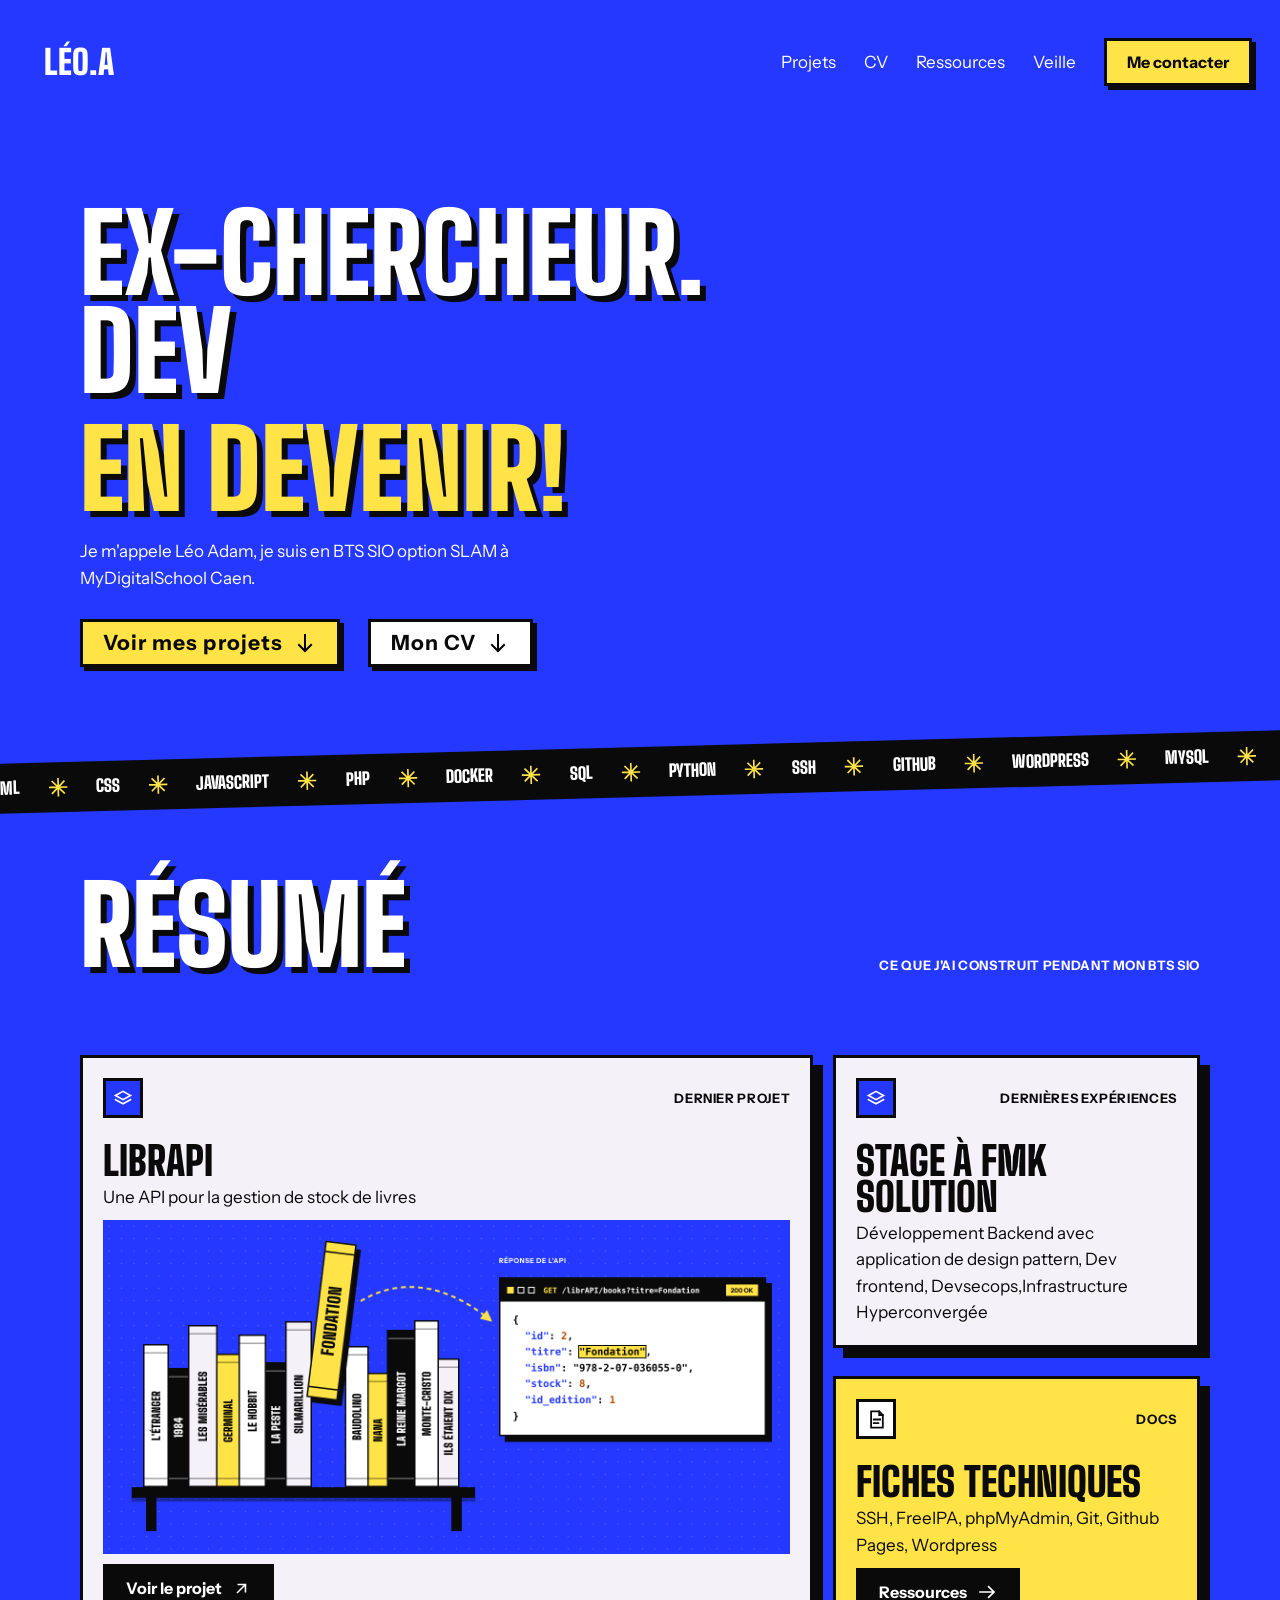
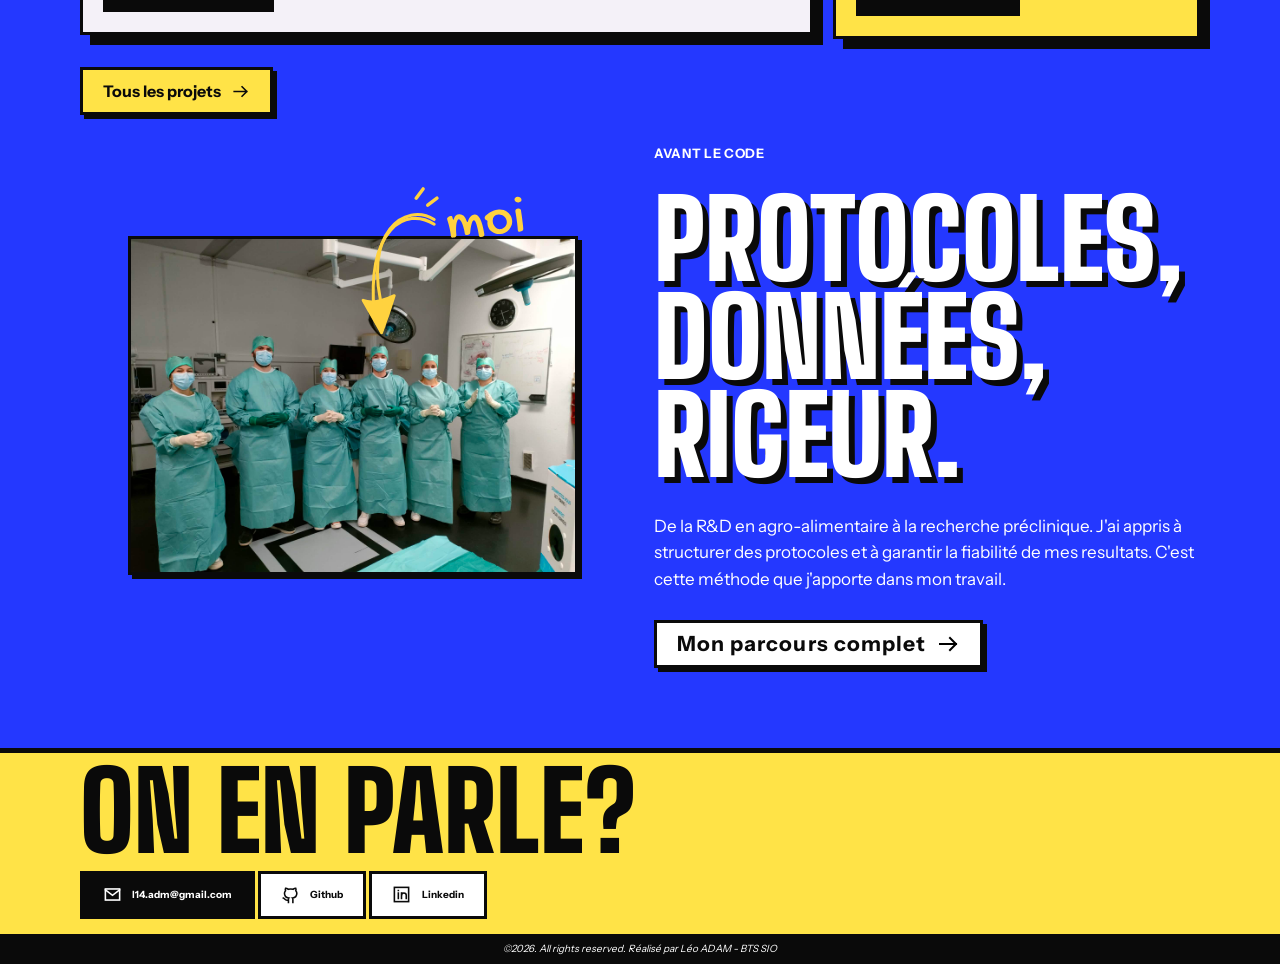
==== commit 61f1844d: "ajout fleche" ====
--- a/index.html
+++ b/index.html
@@ -253,6 +253,7 @@
         <section class="before_info">
             <div class="cadre_photo_chir">
                 <img class="photo_chir" src="assets/img/labo.jpg" alt="">
+                <img class="fleche-moi" src="assets/icons/fleche-moi.svg" alt="fleche pour me désigner">
             </div>
             <div class="pres_before">
                 <p class="label">Avant le code</p>
--- a/assets/css/pages.css
+++ b/assets/css/pages.css
@@ -112,23 +112,33 @@
     display: grid;
     grid-template-columns: 1fr 1fr;
     gap: var(--gap);
+    align-items: center;
 }
 
 .cadre_photo_chir {
-    display: flex;
-    justify-content: center;
-    align-items: center;
+    position: relative;
+    width: fit-content;   /* le cadre = la taille de la photo */
+    margin: 0 auto;       /* centré dans la page */
 }
 
 .photo_chir {
+    display: block;
+    width: 100%;
     max-width: 450px;
-    max-height: auto;
     object-fit: cover;
     color: var(--ink);
     border: var(--border);
     box-shadow: var(--shadow-sm);
 }
 
+.fleche-moi {
+    position: absolute;
+    width: 45%;           /* proportionnelle à la photo */
+    height: auto;
+    top: -18%;
+    right: 8%;          /* déborde à droite de la photo */
+}
+
 .pres_before {
     display: flex;
     flex-direction: column;
@@ -187,9 +197,56 @@
 
 .cv {
     display: grid;
-    grid-template-columns: 1fr 2fr;
-    gap: var(--gap);
-}
+    grid-template-columns: 1fr 1fr;
+    gap: var(--gap);
+}
+
+/*-----*/
+
+
+
+.cv_view {
+    position: relative;
+    width: 100%;   /* le cadre = la taille de la photo */
+          /* centré dans la page */
+
+    &.cv_page-2 .page-1 {
+        display: none;
+    }
+
+    &.cv_page-2 .page-2 {
+        display: block;
+    }
+}
+
+.page_cv {
+    display: block;
+    position: relative;
+    top: var(--gap);
+    width: 100%;
+    object-fit: cover;
+    color: var(--ink);
+    border: var(--border);
+    box-shadow: var(--shadow-sm);
+}
+
+.fleche-la-suite {
+    position: absolute;
+    width: 45%;           /* proportionnelle à la photo */
+    height: auto;
+    top: -10%;
+    right: -25%;          /* déborde à droite de la photo */
+}
+
+
+.page-2 {
+    display: none;
+}
+
+
+
+
+/*-----*/
 
 .recap_cv {
     display: flex;
@@ -466,6 +523,13 @@
         max-width: 275px;
     }
 
+    .fleche-moi {
+        width: 35%;           /* proportionnelle à la photo */
+        height: auto;
+        top: -10%;
+        right: 17%;          /* déborde à droite de la photo */
+        }
+
     /* --- 2. Projets --- */
     .projet {
         display: flex;
@@ -501,6 +565,11 @@
         grid-template-columns: 1fr;
     }
 
+    .fleche-la-suite {
+        right: -3%;
+        top: -5%;
+    }
+
     .compet {
         display: flex;
         flex-direction: column;
